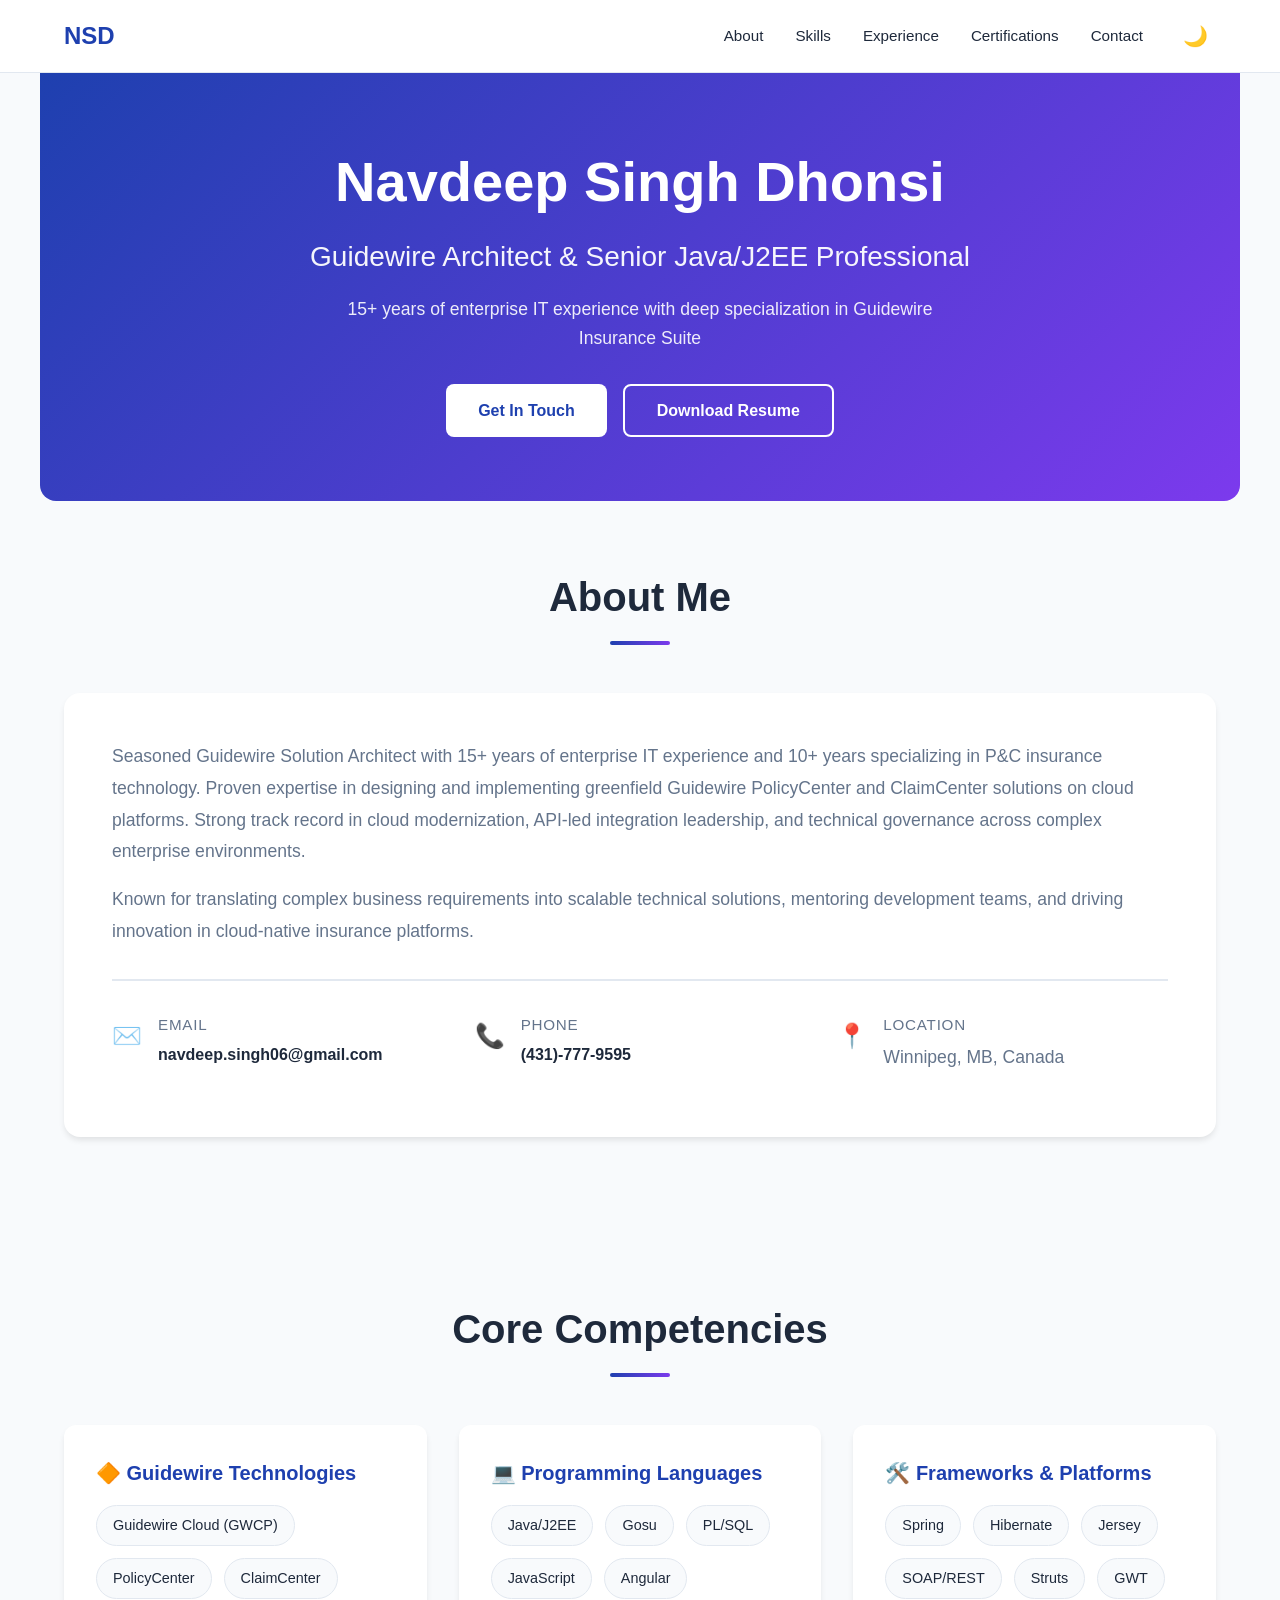
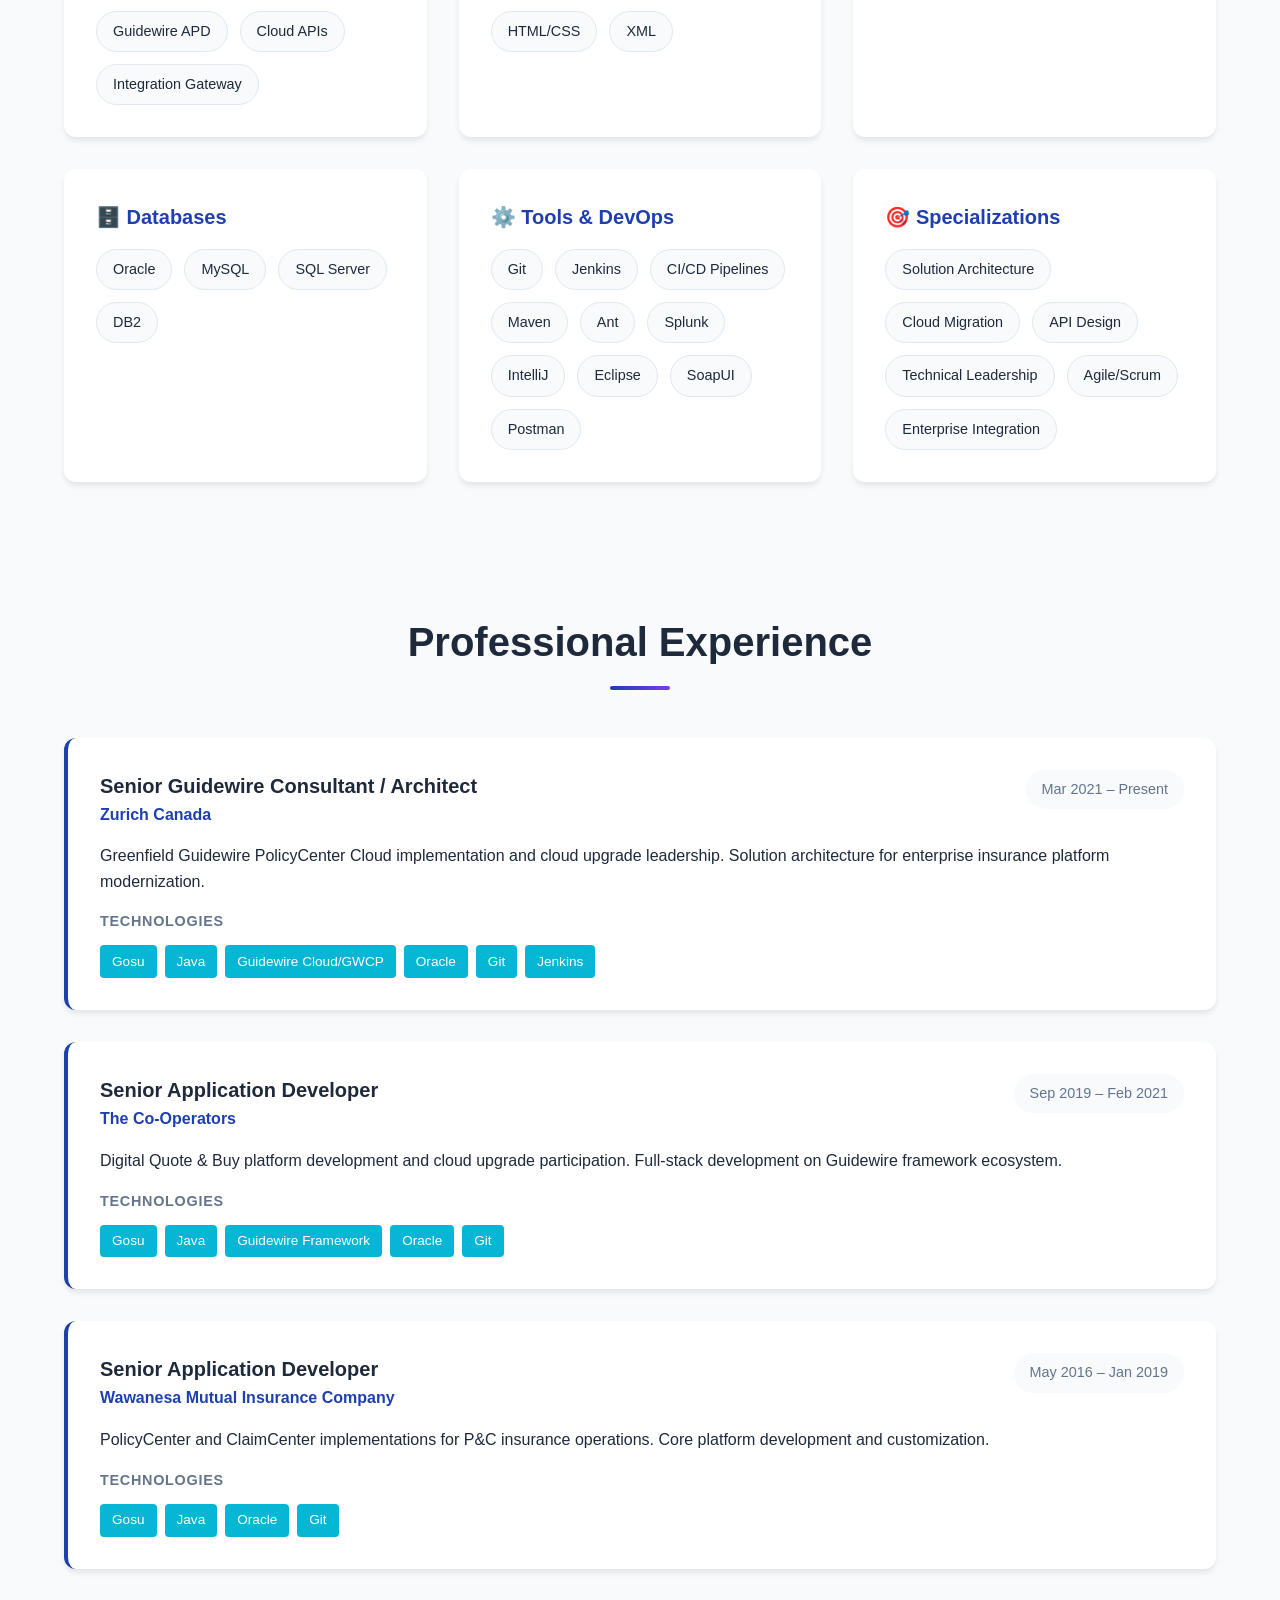
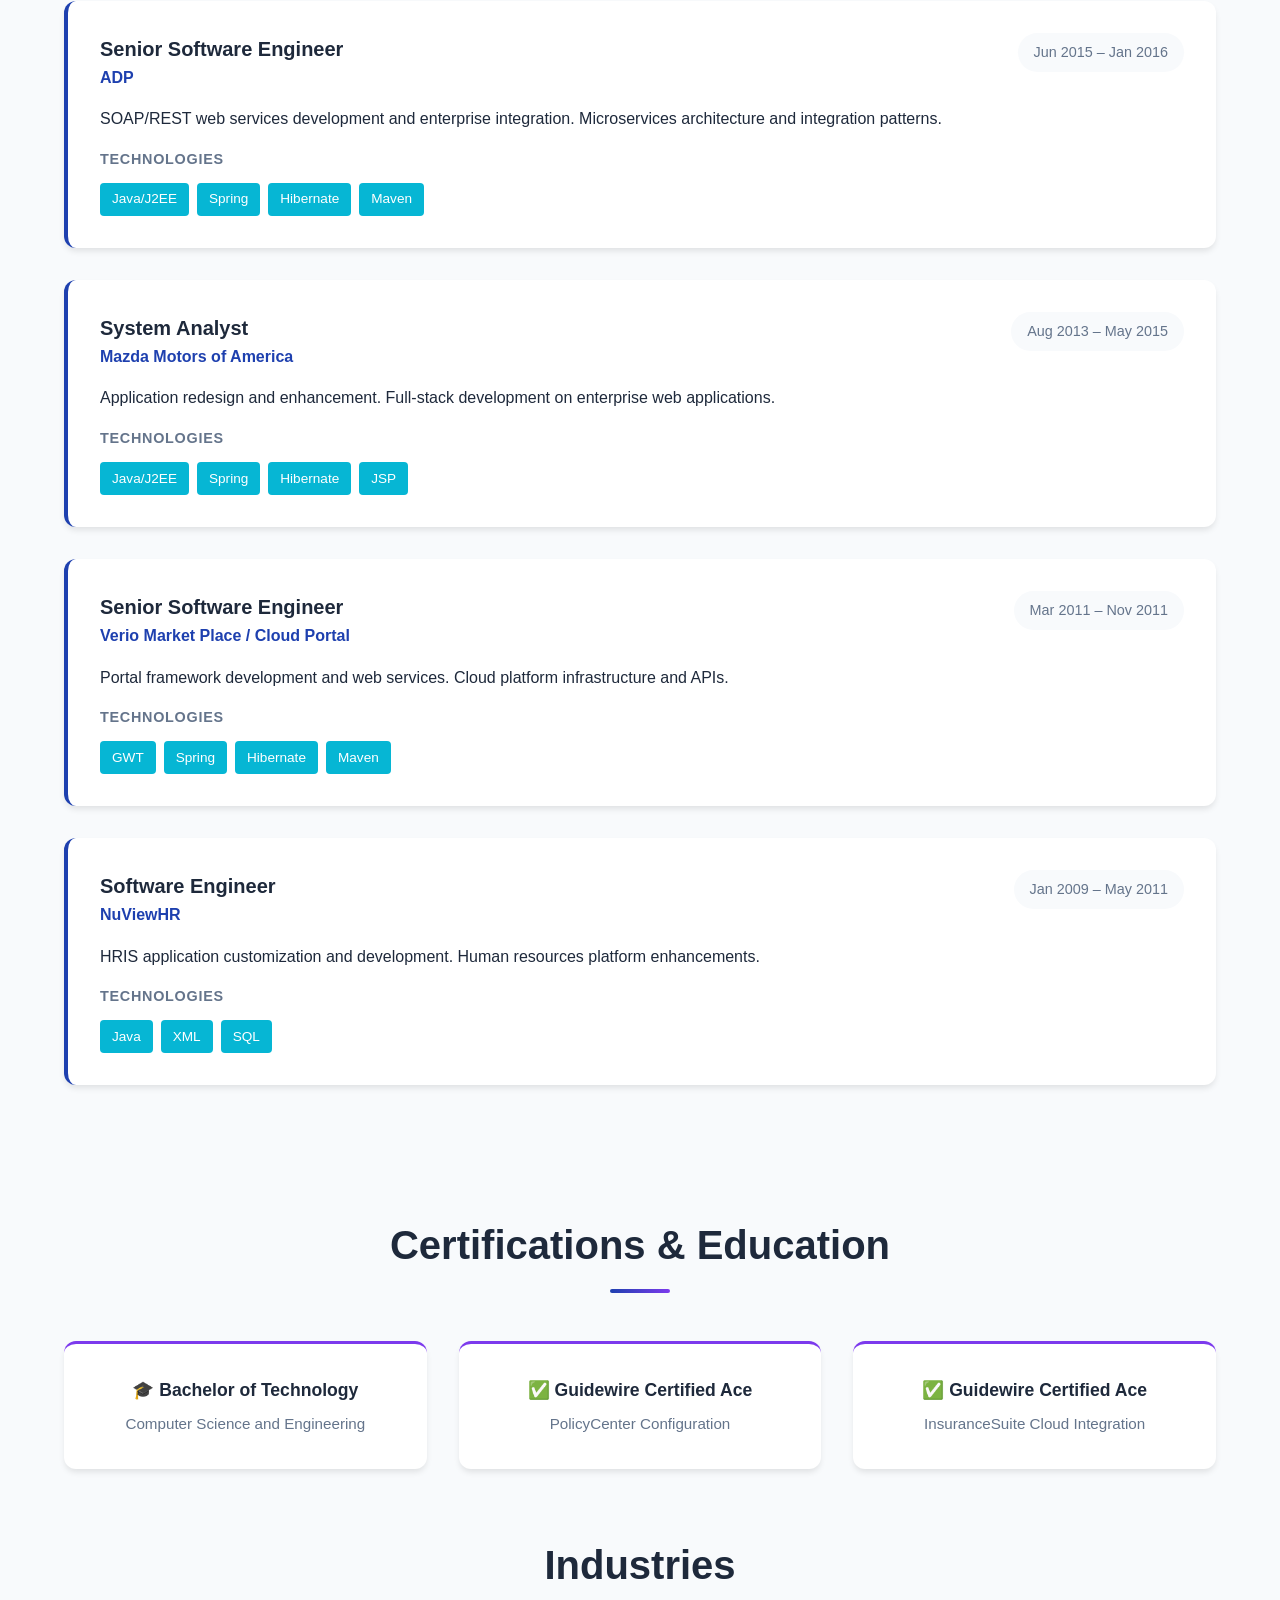
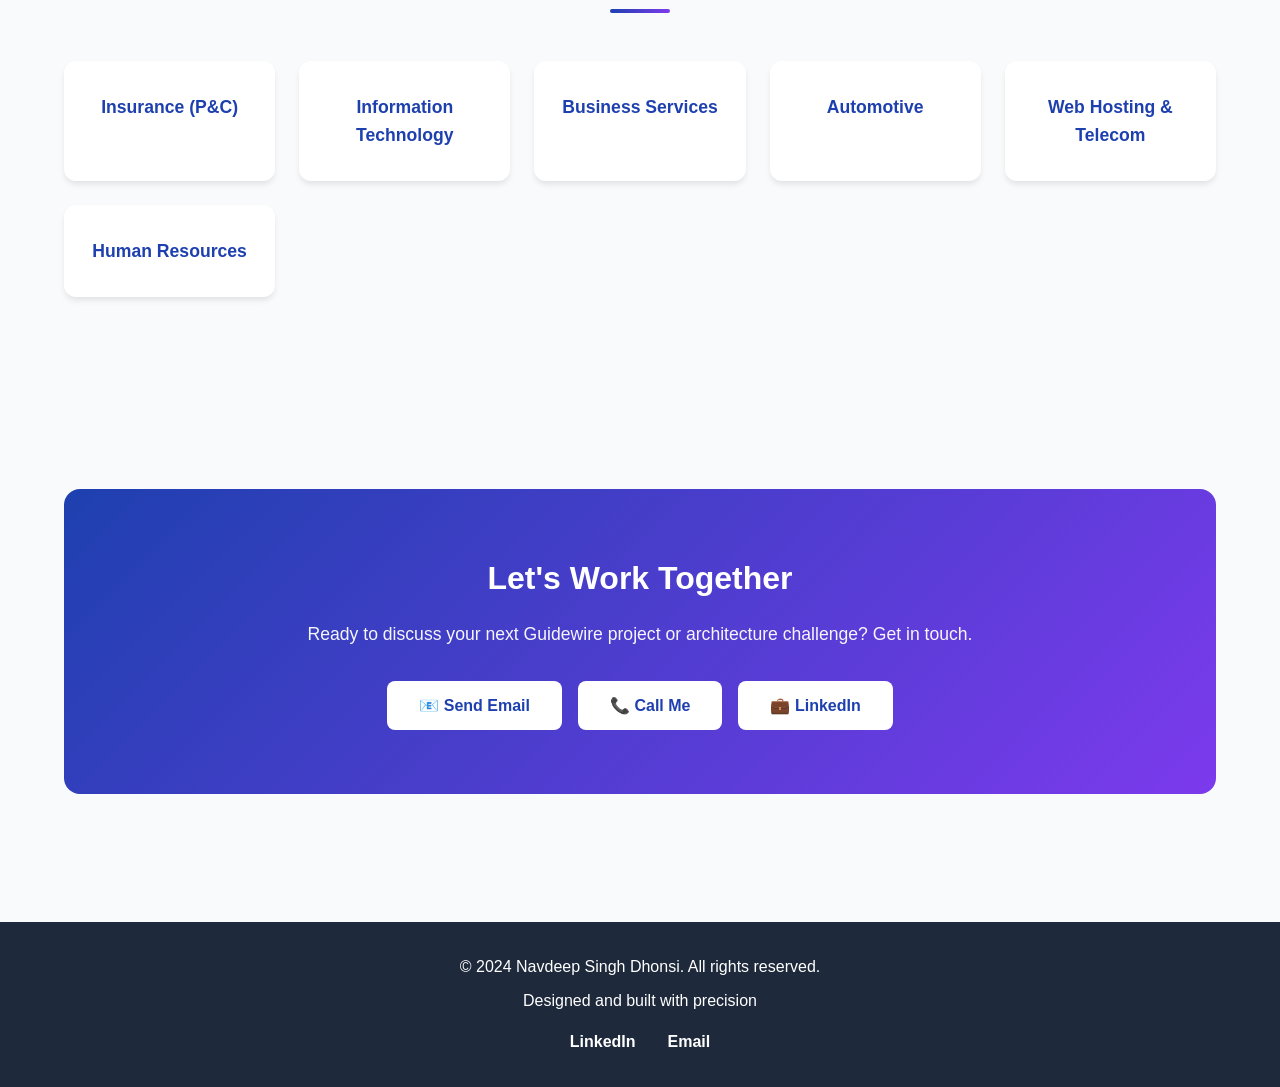
==== index.html @ 95777bb7 "Portfolio Website" ====
<!DOCTYPE html>
<html lang="en">
<head>
    <meta charset="UTF-8">
    <meta name="viewport" content="width=device-width, initial-scale=1.0">
    <meta name="description" content="Navdeep Singh Dhonsi - Guidewire Architect & Senior Java/J2EE Professional with 15+ years of enterprise IT experience">
    <meta name="keywords" content="Guidewire, Architecture, Java, J2EE, Insurance, PolicyCenter, ClaimCenter">
    <meta name="author" content="Navdeep Singh Dhonsi">
    <meta name="theme-color" content="#1e40af">
    <title>Navdeep Singh Dhonsi - Guidewire Architect & Senior Java Developer</title>
    <style>
        :root {
            --primary: #1e40af;
            --primary-dark: #1e3a8a;
            --secondary: #7c3aed;
            --accent: #06b6d4;
            --bg-light: #f8fafc;
            --bg-white: #ffffff;
            --text-dark: #1e293b;
            --text-gray: #64748b;
            --border-light: #e2e8f0;
            --shadow: 0 4px 6px -1px rgba(0, 0, 0, 0.1);
            --transition: all 0.3s ease;
        }

        :root[data-theme="dark"] {
            --bg-light: #0f172a;
            --bg-white: #1e293b;
            --text-dark: #f1f5f9;
            --text-gray: #cbd5e1;
            --border-light: #334155;
            --shadow: 0 4px 6px -1px rgba(0, 0, 0, 0.3);
        }

        * {
            margin: 0;
            padding: 0;
            box-sizing: border-box;
        }

        html {
            scroll-behavior: smooth;
        }

        body {
            font-family: -apple-system, BlinkMacSystemFont, 'Segoe UI', 'Roboto', 'Oxygen', 'Ubuntu', 'Cantarell', sans-serif;
            background-color: var(--bg-light);
            color: var(--text-dark);
            line-height: 1.6;
            transition: var(--transition);
        }

        header {
            position: sticky;
            top: 0;
            background-color: rgba(255, 255, 255, 0.95);
            backdrop-filter: blur(10px);
            border-bottom: 1px solid var(--border-light);
            z-index: 100;
            transition: var(--transition);
        }

        :root[data-theme="dark"] header {
            background-color: rgba(30, 41, 59, 0.95);
        }

        nav {
            max-width: 1200px;
            margin: 0 auto;
            padding: 1rem 1.5rem;
            display: flex;
            justify-content: space-between;
            align-items: center;
        }

        .logo {
            font-size: 1.5rem;
            font-weight: 700;
            color: var(--primary);
            text-decoration: none;
        }

        .nav-menu {
            display: flex;
            gap: 2rem;
            align-items: center;
            list-style: none;
        }

        .nav-menu a {
            color: var(--text-dark);
            text-decoration: none;
            transition: var(--transition);
            font-size: 0.95rem;
        }

        .nav-menu a:hover {
            color: var(--primary);
        }

        .theme-toggle {
            background: none;
            border: none;
            cursor: pointer;
            font-size: 1.25rem;
            padding: 0.5rem;
            transition: var(--transition);
            color: var(--text-dark);
        }

        .theme-toggle:hover {
            color: var(--primary);
        }

        .hero {
            max-width: 1200px;
            margin: 0 auto;
            padding: 4rem 1.5rem;
            text-align: center;
            background: linear-gradient(135deg, var(--primary) 0%, var(--secondary) 100%);
            color: white;
            border-radius: 0 0 1rem 1rem;
        }

        .hero h1 {
            font-size: clamp(2rem, 5vw, 3.5rem);
            margin-bottom: 0.5rem;
            font-weight: 800;
        }

        .hero .title {
            font-size: clamp(1.25rem, 3vw, 1.75rem);
            opacity: 0.95;
            margin-bottom: 1rem;
        }

        .hero .tagline {
            font-size: 1.1rem;
            opacity: 0.9;
            margin-bottom: 2rem;
            max-width: 600px;
            margin-left: auto;
            margin-right: auto;
        }

        .hero-cta {
            display: flex;
            gap: 1rem;
            justify-content: center;
            flex-wrap: wrap;
        }

        .btn {
            padding: 0.75rem 2rem;
            border: none;
            border-radius: 0.5rem;
            font-size: 1rem;
            cursor: pointer;
            transition: var(--transition);
            text-decoration: none;
            display: inline-flex;
            align-items: center;
            gap: 0.5rem;
            font-weight: 600;
        }

        .btn-primary {
            background-color: white;
            color: var(--primary);
        }

        .btn-primary:hover {
            transform: translateY(-2px);
            box-shadow: 0 10px 20px rgba(0, 0, 0, 0.2);
        }

        .btn-secondary {
            background-color: transparent;
            color: white;
            border: 2px solid white;
        }

        .btn-secondary:hover {
            background-color: white;
            color: var(--primary);
        }

        .container {
            max-width: 1200px;
            margin: 0 auto;
            padding: 4rem 1.5rem;
        }

        .section-title {
            font-size: 2.5rem;
            font-weight: 700;
            margin-bottom: 3rem;
            text-align: center;
            color: var(--text-dark);
            position: relative;
            padding-bottom: 1rem;
        }

        .section-title::after {
            content: '';
            position: absolute;
            bottom: 0;
            left: 50%;
            transform: translateX(-50%);
            width: 60px;
            height: 4px;
            background: linear-gradient(90deg, var(--primary), var(--secondary));
            border-radius: 2px;
        }

        .about {
            background-color: var(--bg-white);
            border-radius: 1rem;
            padding: 3rem;
            margin-bottom: 2rem;
            box-shadow: var(--shadow);
        }

        .about p {
            font-size: 1.1rem;
            color: var(--text-gray);
            line-height: 1.8;
            margin-bottom: 1rem;
        }

        .contact-info {
            display: grid;
            grid-template-columns: repeat(auto-fit, minmax(250px, 1fr));
            gap: 2rem;
            margin-top: 2rem;
            padding-top: 2rem;
            border-top: 2px solid var(--border-light);
        }

        .contact-item {
            display: flex;
            align-items: flex-start;
            gap: 1rem;
        }

        .contact-icon {
            font-size: 1.5rem;
            color: var(--primary);
            flex-shrink: 0;
            margin-top: 0.25rem;
        }

        .contact-details h3 {
            font-size: 0.95rem;
            color: var(--text-gray);
            font-weight: 500;
            text-transform: uppercase;
            letter-spacing: 0.05em;
            margin-bottom: 0.25rem;
        }

        .contact-details a {
            color: var(--text-dark);
            text-decoration: none;
            font-weight: 600;
            transition: var(--transition);
        }

        .contact-details a:hover {
            color: var(--primary);
        }

        .competencies {
            display: grid;
            grid-template-columns: repeat(auto-fit, minmax(300px, 1fr));
            gap: 2rem;
        }

        .skill-card {
            background-color: var(--bg-white);
            border-radius: 0.75rem;
            padding: 2rem;
            box-shadow: var(--shadow);
            transition: var(--transition);
        }

        .skill-card:hover {
            transform: translateY(-4px);
            box-shadow: 0 10px 20px rgba(0, 0, 0, 0.15);
        }

        .skill-card h3 {
            font-size: 1.25rem;
            color: var(--primary);
            margin-bottom: 1rem;
            display: flex;
            align-items: center;
            gap: 0.75rem;
        }

        .skill-tags {
            display: flex;
            flex-wrap: wrap;
            gap: 0.75rem;
        }

        .tag {
            background-color: var(--bg-light);
            color: var(--text-dark);
            padding: 0.5rem 1rem;
            border-radius: 2rem;
            font-size: 0.9rem;
            border: 1px solid var(--border-light);
            transition: var(--transition);
        }

        .tag:hover {
            background-color: var(--primary);
            color: white;
            border-color: var(--primary);
        }

        .experience {
            display: grid;
            gap: 2rem;
        }

        .experience-item {
            background-color: var(--bg-white);
            border-radius: 0.75rem;
            padding: 2rem;
            border-left: 4px solid var(--primary);
            box-shadow: var(--shadow);
            transition: var(--transition);
        }

        .experience-item:hover {
            box-shadow: 0 10px 20px rgba(0, 0, 0, 0.1);
        }

        .experience-header {
            display: flex;
            justify-content: space-between;
            align-items: start;
            margin-bottom: 1rem;
            flex-wrap: wrap;
            gap: 1rem;
        }

        .experience-title {
            font-size: 1.25rem;
            font-weight: 700;
            color: var(--text-dark);
        }

        .experience-company {
            font-size: 1rem;
            color: var(--primary);
            font-weight: 600;
        }

        .experience-period {
            background-color: var(--bg-light);
            color: var(--text-gray);
            padding: 0.5rem 1rem;
            border-radius: 2rem;
            font-size: 0.9rem;
            white-space: nowrap;
        }

        .experience-tech {
            margin-top: 1rem;
        }

        .experience-tech h4 {
            font-size: 0.9rem;
            color: var(--text-gray);
            text-transform: uppercase;
            letter-spacing: 0.05em;
            margin-bottom: 0.75rem;
        }

        .tech-list {
            display: flex;
            flex-wrap: wrap;
            gap: 0.5rem;
        }

        .tech-tag {
            background-color: var(--accent);
            color: white;
            padding: 0.35rem 0.75rem;
            border-radius: 0.25rem;
            font-size: 0.85rem;
            font-weight: 500;
        }

        .certifications {
            display: grid;
            grid-template-columns: repeat(auto-fit, minmax(280px, 1fr));
            gap: 2rem;
        }

        .cert-card {
            background-color: var(--bg-white);
            border-radius: 0.75rem;
            padding: 2rem;
            border-top: 3px solid var(--secondary);
            box-shadow: var(--shadow);
            text-align: center;
            transition: var(--transition);
        }

        .cert-card:hover {
            transform: translateY(-4px);
        }

        .cert-card h3 {
            font-size: 1.1rem;
            color: var(--text-dark);
            margin-bottom: 0.5rem;
            font-weight: 700;
        }

        .cert-card p {
            color: var(--text-gray);
            font-size: 0.95rem;
        }

        .industries {
            display: grid;
            grid-template-columns: repeat(auto-fit, minmax(200px, 1fr));
            gap: 1.5rem;
            text-align: center;
        }

        .industry-badge {
            background-color: var(--bg-white);
            padding: 2rem 1.5rem;
            border-radius: 0.75rem;
            box-shadow: var(--shadow);
            transition: var(--transition);
        }

        .industry-badge:hover {
            transform: scale(1.05);
            box-shadow: 0 10px 20px rgba(0, 0, 0, 0.15);
        }

        .industry-badge h3 {
            color: var(--primary);
            font-size: 1.1rem;
            font-weight: 700;
        }

        .contact-section {
            background: linear-gradient(135deg, var(--primary) 0%, var(--secondary) 100%);
            color: white;
            border-radius: 1rem;
            padding: 4rem 2rem;
            text-align: center;
            margin-top: 4rem;
        }

        .contact-section h2 {
            font-size: 2rem;
            margin-bottom: 1rem;
        }

        .contact-section p {
            font-size: 1.1rem;
            opacity: 0.95;
            margin-bottom: 2rem;
        }

        .contact-buttons {
            display: flex;
            gap: 1rem;
            justify-content: center;
            flex-wrap: wrap;
        }

        .contact-btn {
            background-color: white;
            color: var(--primary);
            padding: 0.75rem 2rem;
            border: none;
            border-radius: 0.5rem;
            font-weight: 600;
            cursor: pointer;
            transition: var(--transition);
            text-decoration: none;
            display: inline-flex;
            align-items: center;
            gap: 0.5rem;
        }

        .contact-btn:hover {
            transform: translateY(-2px);
            box-shadow: 0 10px 20px rgba(0, 0, 0, 0.2);
        }

        footer {
            background-color: var(--text-dark);
            color: white;
            text-align: center;
            padding: 2rem 1.5rem;
            margin-top: 4rem;
        }

        footer p {
            margin-bottom: 0.5rem;
        }

        .social-links {
            display: flex;
            justify-content: center;
            gap: 2rem;
            margin-top: 1rem;
        }

        .social-links a {
            color: white;
            text-decoration: none;
            transition: var(--transition);
            font-weight: 600;
        }

        .social-links a:hover {
            color: var(--accent);
        }

        .copy-btn {
            background: none;
            border: none;
            color: var(--primary);
            cursor: pointer;
            font-size: 0.9rem;
            text-decoration: underline;
            transition: var(--transition);
        }

        .copy-btn:hover {
            color: var(--secondary);
        }

        .toast {
            position: fixed;
            bottom: 2rem;
            right: 2rem;
            background-color: var(--primary);
            color: white;
            padding: 1rem 1.5rem;
            border-radius: 0.5rem;
            box-shadow: 0 10px 25px rgba(0, 0, 0, 0.2);
            animation: slideIn 0.3s ease;
            z-index: 200;
        }

        @keyframes slideIn {
            from {
                transform: translateX(400px);
                opacity: 0;
            }
            to {
                transform: translateX(0);
                opacity: 1;
            }
        }

        @keyframes slideOut {
            from {
                transform: translateX(0);
                opacity: 1;
            }
            to {
                transform: translateX(400px);
                opacity: 0;
            }
        }

        .toast.exit {
            animation: slideOut 0.3s ease forwards;
        }

        @media (max-width: 768px) {
            nav {
                padding: 1rem;
            }

            .nav-menu {
                gap: 1rem;
            }

            .nav-menu a {
                font-size: 0.85rem;
            }

            .hero {
                padding: 2.5rem 1rem;
            }

            .hero h1 {
                font-size: 2rem;
            }

            .hero .title {
                font-size: 1.25rem;
            }

            .container {
                padding: 2rem 1rem;
            }

            .section-title {
                font-size: 1.75rem;
                margin-bottom: 2rem;
            }

            .about {
                padding: 1.5rem;
            }

            .skill-card {
                padding: 1.5rem;
            }

            .experience-item {
                padding: 1.5rem;
            }

            .contact-section {
                padding: 2rem 1.5rem;
            }

            .contact-section h2 {
                font-size: 1.5rem;
            }

            .experience-header {
                flex-direction: column;
            }

            .experience-period {
                width: 100%;
            }

            .toast {
                bottom: 1rem;
                right: 1rem;
                left: 1rem;
            }
        }

        @media print {
            header,
            .hero-cta,
            .theme-toggle {
                display: none;
            }

            body {
                background-color: white;
            }

            .container,
            .about {
                box-shadow: none;
                border: none;
            }

            .skill-card,
            .experience-item,
            .cert-card {
                page-break-inside: avoid;
            }
        }

        @media (prefers-reduced-motion: reduce) {
            * {
                animation: none !important;
                transition: none !important;
            }
        }
    </style>
</head>
<body>
    <header>
        <nav>
            <a href="#home" class="logo">NSD</a>
            <ul class="nav-menu">
                <li><a href="#about">About</a></li>
                <li><a href="#skills">Skills</a></li>
                <li><a href="#experience">Experience</a></li>
                <li><a href="#certifications">Certifications</a></li>
                <li><a href="#contact">Contact</a></li>
                <li><button class="theme-toggle" aria-label="Toggle dark mode">🌙</button></li>
            </ul>
        </nav>
    </header>

    <section class="hero" id="home">
        <h1>Navdeep Singh Dhonsi</h1>
        <p class="title">Guidewire Architect & Senior Java/J2EE Professional</p>
        <p class="tagline">15+ years of enterprise IT experience with deep specialization in Guidewire Insurance Suite</p>
        <div class="hero-cta">
            <a href="#contact" class="btn btn-primary">Get In Touch</a>
            <a href="javascript:void(0)" onclick="downloadResume()" class="btn btn-secondary">Download Resume</a>
        </div>
    </section>

    <section class="container" id="about">
        <h2 class="section-title">About Me</h2>
        <div class="about">
            <p>
                Seasoned Guidewire Solution Architect with 15+ years of enterprise IT experience and 10+ years specializing in P&C insurance technology. Proven expertise in designing and implementing greenfield Guidewire PolicyCenter and ClaimCenter solutions on cloud platforms. Strong track record in cloud modernization, API-led integration leadership, and technical governance across complex enterprise environments.
            </p>
            <p>
                Known for translating complex business requirements into scalable technical solutions, mentoring development teams, and driving innovation in cloud-native insurance platforms.
            </p>
            <div class="contact-info">
                <div class="contact-item">
                    <div class="contact-icon">✉️</div>
                    <div class="contact-details">
                        <h3>Email</h3>
                        <a href="javascript:void(0)" onclick="copyToClipboard('navdeep.singh06@gmail.com')">navdeep.singh06@gmail.com</a>
                    </div>
                </div>
                <div class="contact-item">
                    <div class="contact-icon">📞</div>
                    <div class="contact-details">
                        <h3>Phone</h3>
                        <a href="javascript:void(0)" onclick="copyToClipboard('(431)-777-9595')">(431)-777-9595</a>
                    </div>
                </div>
                <div class="contact-item">
                    <div class="contact-icon">📍</div>
                    <div class="contact-details">
                        <h3>Location</h3>
                        <p>Winnipeg, MB, Canada</p>
                    </div>
                </div>
            </div>
        </div>
    </section>

    <section class="container" id="skills">
        <h2 class="section-title">Core Competencies</h2>
        <div class="competencies">
            <div class="skill-card">
                <h3>🔶 Guidewire Technologies</h3>
                <div class="skill-tags">
                    <span class="tag">Guidewire Cloud (GWCP)</span>
                    <span class="tag">PolicyCenter</span>
                    <span class="tag">ClaimCenter</span>
                    <span class="tag">Guidewire APD</span>
                    <span class="tag">Cloud APIs</span>
                    <span class="tag">Integration Gateway</span>
                </div>
            </div>

            <div class="skill-card">
                <h3>💻 Programming Languages</h3>
                <div class="skill-tags">
                    <span class="tag">Java/J2EE</span>
                    <span class="tag">Gosu</span>
                    <span class="tag">PL/SQL</span>
                    <span class="tag">JavaScript</span>
                    <span class="tag">Angular</span>
                    <span class="tag">HTML/CSS</span>
                    <span class="tag">XML</span>
                </div>
            </div>

            <div class="skill-card">
                <h3>🛠️ Frameworks & Platforms</h3>
                <div class="skill-tags">
                    <span class="tag">Spring</span>
                    <span class="tag">Hibernate</span>
                    <span class="tag">Jersey</span>
                    <span class="tag">SOAP/REST</span>
                    <span class="tag">Struts</span>
                    <span class="tag">GWT</span>
                </div>
            </div>

            <div class="skill-card">
                <h3>🗄️ Databases</h3>
                <div class="skill-tags">
                    <span class="tag">Oracle</span>
                    <span class="tag">MySQL</span>
                    <span class="tag">SQL Server</span>
                    <span class="tag">DB2</span>
                </div>
            </div>

            <div class="skill-card">
                <h3>⚙️ Tools & DevOps</h3>
                <div class="skill-tags">
                    <span class="tag">Git</span>
                    <span class="tag">Jenkins</span>
                    <span class="tag">CI/CD Pipelines</span>
                    <span class="tag">Maven</span>
                    <span class="tag">Ant</span>
                    <span class="tag">Splunk</span>
                    <span class="tag">IntelliJ</span>
                    <span class="tag">Eclipse</span>
                    <span class="tag">SoapUI</span>
                    <span class="tag">Postman</span>
                </div>
            </div>

            <div class="skill-card">
                <h3>🎯 Specializations</h3>
                <div class="skill-tags">
                    <span class="tag">Solution Architecture</span>
                    <span class="tag">Cloud Migration</span>
                    <span class="tag">API Design</span>
                    <span class="tag">Technical Leadership</span>
                    <span class="tag">Agile/Scrum</span>
                    <span class="tag">Enterprise Integration</span>
                </div>
            </div>
        </div>
    </section>

    <section class="container" id="experience">
        <h2 class="section-title">Professional Experience</h2>
        <div class="experience">
            <div class="experience-item">
                <div class="experience-header">
                    <div>
                        <div class="experience-title">Senior Guidewire Consultant / Architect</div>
                        <div class="experience-company">Zurich Canada</div>
                    </div>
                    <span class="experience-period">Mar 2021 – Present</span>
                </div>
                <p>Greenfield Guidewire PolicyCenter Cloud implementation and cloud upgrade leadership. Solution architecture for enterprise insurance platform modernization.</p>
                <div class="experience-tech">
                    <h4>Technologies</h4>
                    <div class="tech-list">
                        <span class="tech-tag">Gosu</span>
                        <span class="tech-tag">Java</span>
                        <span class="tech-tag">Guidewire Cloud/GWCP</span>
                        <span class="tech-tag">Oracle</span>
                        <span class="tech-tag">Git</span>
                        <span class="tech-tag">Jenkins</span>
                    </div>
                </div>
            </div>

            <div class="experience-item">
                <div class="experience-header">
                    <div>
                        <div class="experience-title">Senior Application Developer</div>
                        <div class="experience-company">The Co-Operators</div>
                    </div>
                    <span class="experience-period">Sep 2019 – Feb 2021</span>
                </div>
                <p>Digital Quote & Buy platform development and cloud upgrade participation. Full-stack development on Guidewire framework ecosystem.</p>
                <div class="experience-tech">
                    <h4>Technologies</h4>
                    <div class="tech-list">
                        <span class="tech-tag">Gosu</span>
                        <span class="tech-tag">Java</span>
                        <span class="tech-tag">Guidewire Framework</span>
                        <span class="tech-tag">Oracle</span>
                        <span class="tech-tag">Git</span>
                    </div>
                </div>
            </div>

            <div class="experience-item">
                <div class="experience-header">
                    <div>
                        <div class="experience-title">Senior Application Developer</div>
                        <div class="experience-company">Wawanesa Mutual Insurance Company</div>
                    </div>
                    <span class="experience-period">May 2016 – Jan 2019</span>
                </div>
                <p>PolicyCenter and ClaimCenter implementations for P&C insurance operations. Core platform development and customization.</p>
                <div class="experience-tech">
                    <h4>Technologies</h4>
                    <div class="tech-list">
                        <span class="tech-tag">Gosu</span>
                        <span class="tech-tag">Java</span>
                        <span class="tech-tag">Oracle</span>
                        <span class="tech-tag">Git</span>
                    </div>
                </div>
            </div>

            <div class="experience-item">
                <div class="experience-header">
                    <div>
                        <div class="experience-title">Senior Software Engineer</div>
                        <div class="experience-company">ADP</div>
                    </div>
                    <span class="experience-period">Jun 2015 – Jan 2016</span>
                </div>
                <p>SOAP/REST web services development and enterprise integration. Microservices architecture and integration patterns.</p>
                <div class="experience-tech">
                    <h4>Technologies</h4>
                    <div class="tech-list">
                        <span class="tech-tag">Java/J2EE</span>
                        <span class="tech-tag">Spring</span>
                        <span class="tech-tag">Hibernate</span>
                        <span class="tech-tag">Maven</span>
                    </div>
                </div>
            </div>

            <div class="experience-item">
                <div class="experience-header">
                    <div>
                        <div class="experience-title">System Analyst</div>
                        <div class="experience-company">Mazda Motors of America</div>
                    </div>
                    <span class="experience-period">Aug 2013 – May 2015</span>
                </div>
                <p>Application redesign and enhancement. Full-stack development on enterprise web applications.</p>
                <div class="experience-tech">
                    <h4>Technologies</h4>
                    <div class="tech-list">
                        <span class="tech-tag">Java/J2EE</span>
                        <span class="tech-tag">Spring</span>
                        <span class="tech-tag">Hibernate</span>
                        <span class="tech-tag">JSP</span>
                    </div>
                </div>
            </div>

            <div class="experience-item">
                <div class="experience-header">
                    <div>
                        <div class="experience-title">Senior Software Engineer</div>
                        <div class="experience-company">Verio Market Place / Cloud Portal</div>
                    </div>
                    <span class="experience-period">Mar 2011 – Nov 2011</span>
                </div>
                <p>Portal framework development and web services. Cloud platform infrastructure and APIs.</p>
                <div class="experience-tech">
                    <h4>Technologies</h4>
                    <div class="tech-list">
                        <span class="tech-tag">GWT</span>
                        <span class="tech-tag">Spring</span>
                        <span class="tech-tag">Hibernate</span>
                        <span class="tech-tag">Maven</span>
                    </div>
                </div>
            </div>

            <div class="experience-item">
                <div class="experience-header">
                    <div>
                        <div class="experience-title">Software Engineer</div>
                        <div class="experience-company">NuViewHR</div>
                    </div>
                    <span class="experience-period">Jan 2009 – May 2011</span>
                </div>
                <p>HRIS application customization and development. Human resources platform enhancements.</p>
                <div class="experience-tech">
                    <h4>Technologies</h4>
                    <div class="tech-list">
                        <span class="tech-tag">Java</span>
                        <span class="tech-tag">XML</span>
                        <span class="tech-tag">SQL</span>
                    </div>
                </div>
            </div>
        </div>
    </section>

    <section class="container" id="certifications">
        <h2 class="section-title">Certifications & Education</h2>
        <div class="certifications">
            <div class="cert-card">
                <h3>🎓 Bachelor of Technology</h3>
                <p>Computer Science and Engineering</p>
            </div>
            <div class="cert-card">
                <h3>✅ Guidewire Certified Ace</h3>
                <p>PolicyCenter Configuration</p>
            </div>
            <div class="cert-card">
                <h3>✅ Guidewire Certified Ace</h3>
                <p>InsuranceSuite Cloud Integration</p>
            </div>
        </div>

        <h2 class="section-title" style="margin-top: 4rem;">Industries</h2>
        <div class="industries">
            <div class="industry-badge">
                <h3>Insurance (P&C)</h3>
            </div>
            <div class="industry-badge">
                <h3>Information Technology</h3>
            </div>
            <div class="industry-badge">
                <h3>Business Services</h3>
            </div>
            <div class="industry-badge">
                <h3>Automotive</h3>
            </div>
            <div class="industry-badge">
                <h3>Web Hosting & Telecom</h3>
            </div>
            <div class="industry-badge">
                <h3>Human Resources</h3>
            </div>
        </div>
    </section>

    <section class="container">
        <div class="contact-section" id="contact">
            <h2>Let's Work Together</h2>
            <p>Ready to discuss your next Guidewire project or architecture challenge? Get in touch.</p>
            <div class="contact-buttons">
                <a href="mailto:navdeep.singh06@gmail.com" class="contact-btn">📧 Send Email</a>
                <a href="tel:+14317779595" class="contact-btn">📞 Call Me</a>
                <a href="https://www.linkedin.com/in/navdeepsinghdhonsi" target="_blank" rel="noopener noreferrer" class="contact-btn">💼 LinkedIn</a>
            </div>
        </div>
    </section>

    <footer>
        <p>&copy; 2024 Navdeep Singh Dhonsi. All rights reserved.</p>
        <p>Designed and built with precision</p>
        <div class="social-links">
            <a href="https://www.linkedin.com/in/navdeepsinghdhonsi" target="_blank" rel="noopener noreferrer">LinkedIn</a>
            <a href="mailto:navdeep.singh06@gmail.com">Email</a>
        </div>
    </footer>

    <script>
        // Theme toggle
        const themeToggle = document.querySelector('.theme-toggle');
        const htmlElement = document.documentElement;

        const savedTheme = localStorage.getItem('theme') || 'light';
        htmlElement.setAttribute('data-theme', savedTheme);
        updateThemeIcon(savedTheme);

        themeToggle.addEventListener('click', () => {
            const currentTheme = htmlElement.getAttribute('data-theme');
            const newTheme = currentTheme === 'light' ? 'dark' : 'light';
            htmlElement.setAttribute('data-theme', newTheme);
            localStorage.setItem('theme', newTheme);
            updateThemeIcon(newTheme);
        });

        function updateThemeIcon(theme) {
            themeToggle.textContent = theme === 'light' ? '🌙' : '☀️';
        }

        // Copy to clipboard
        function copyToClipboard(text) {
            navigator.clipboard.writeText(text).then(() => {
                showToast(`Copied: ${text}`);
            }).catch(() => {
                showToast('Failed to copy');
            });
        }

        // Toast notification
        function showToast(message) {
            const toast = document.createElement('div');
            toast.className = 'toast';
            toast.textContent = message;
            document.body.appendChild(toast);

            setTimeout(() => {
                toast.classList.add('exit');
                setTimeout(() => toast.remove(), 300);
            }, 2000);
        }

        // Download resume
        function downloadResume() {
            showToast('Resume download feature - customize with your actual resume file');
            // Uncomment and update path when you have a resume file
            // const link = document.createElement('a');
            // link.href = 'resume.pdf';
            // link.download = 'Navdeep_Singh_Dhonsi_Resume.pdf';
            // link.click();
        }

        // Smooth scroll
        document.querySelectorAll('a[href^="#"]').forEach(anchor => {
            anchor.addEventListener('click', function (e) {
                const href = this.getAttribute('href');
                if (href !== '#' && document.querySelector(href)) {
                    e.preventDefault();
                    document.querySelector(href).scrollIntoView({
                        behavior: 'smooth'
                    });
                }
            });
        });

        // Intersection Observer for animations
        const observerOptions = {
            threshold: 0.1,
            rootMargin: '0px 0px -100px 0px'
        };

        const observer = new IntersectionObserver((entries) => {
            entries.forEach(entry => {
                if (entry.isIntersecting) {
                    entry.target.style.opacity = '1';
                    entry.target.style.transform = 'translateY(0)';
                }
            });
        }, observerOptions);

        document.querySelectorAll('.skill-card, .experience-item, .cert-card').forEach(el => {
            el.style.opacity = '0';
            el.style.transform = 'translateY(10px)';
            el.style.transition = 'opacity 0.3s ease, transform 0.3s ease';
            observer.observe(el);
        });
    </script>
</body>
</html>
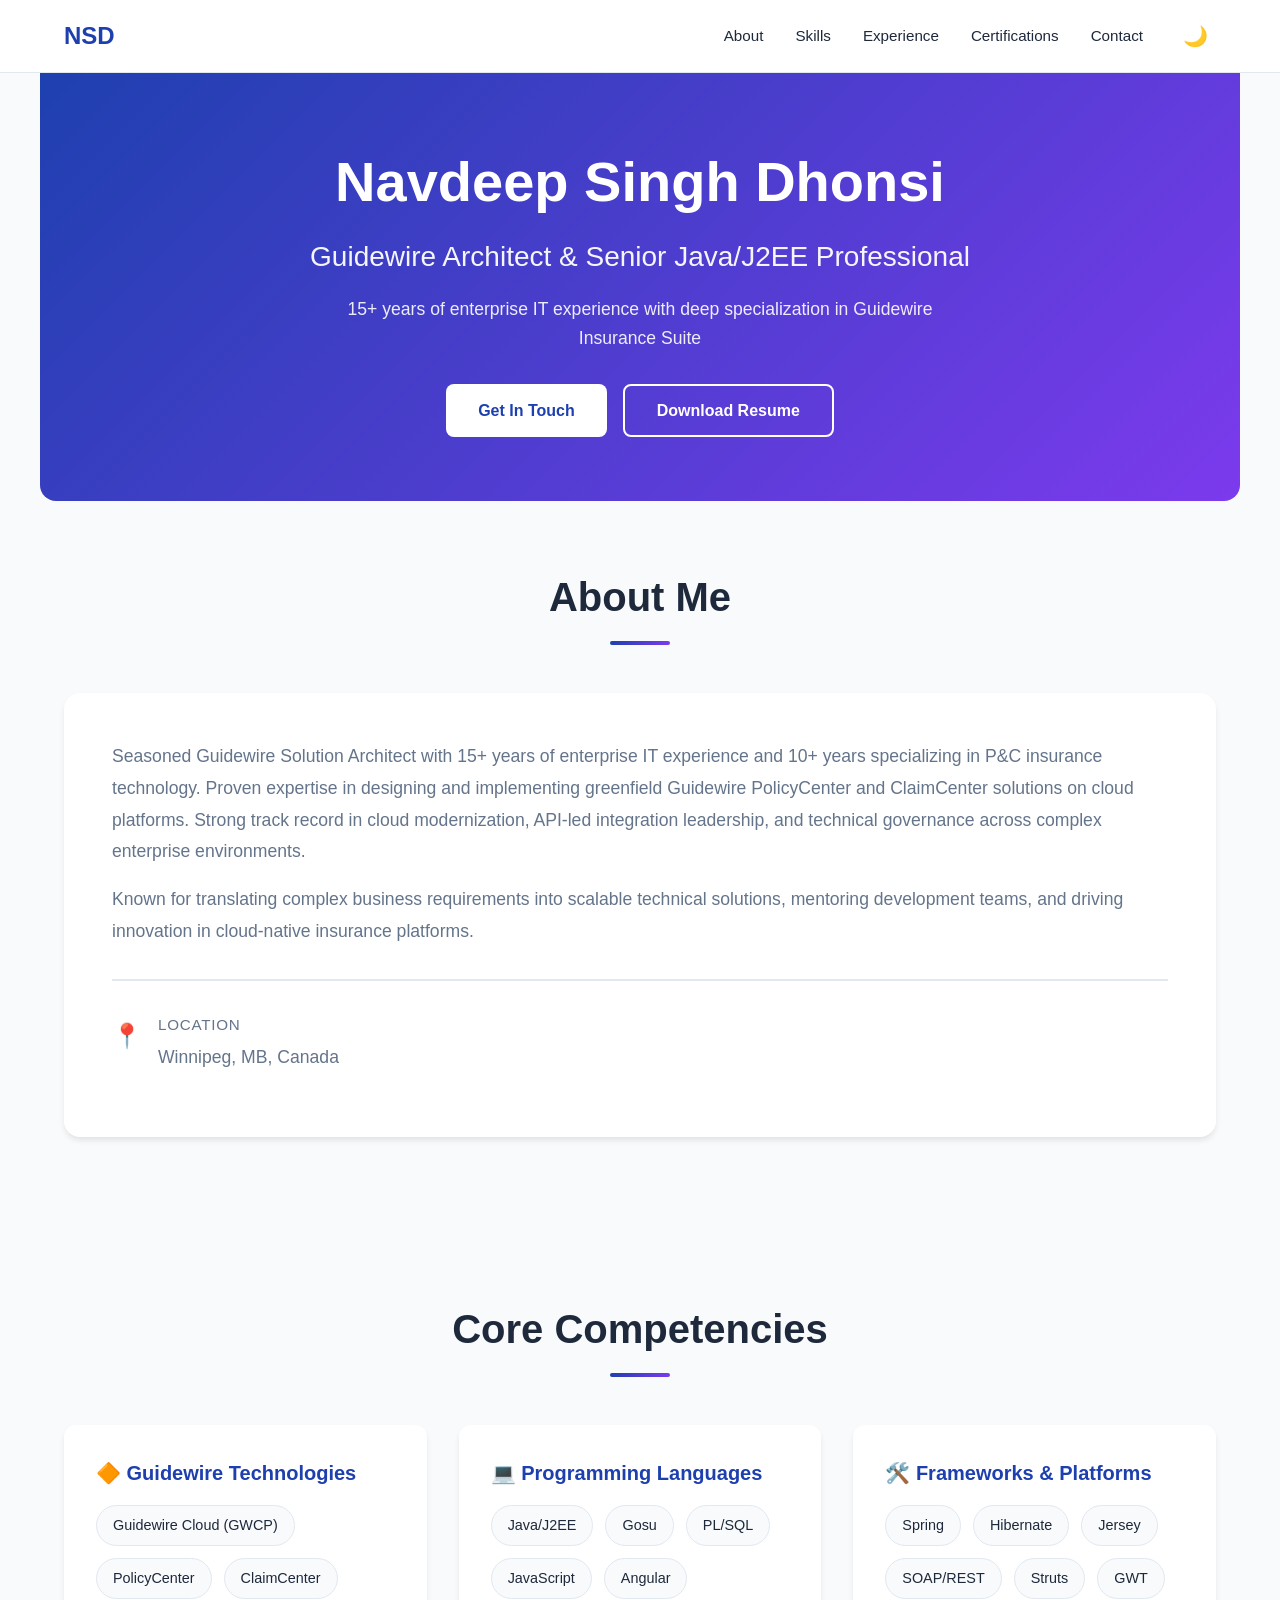
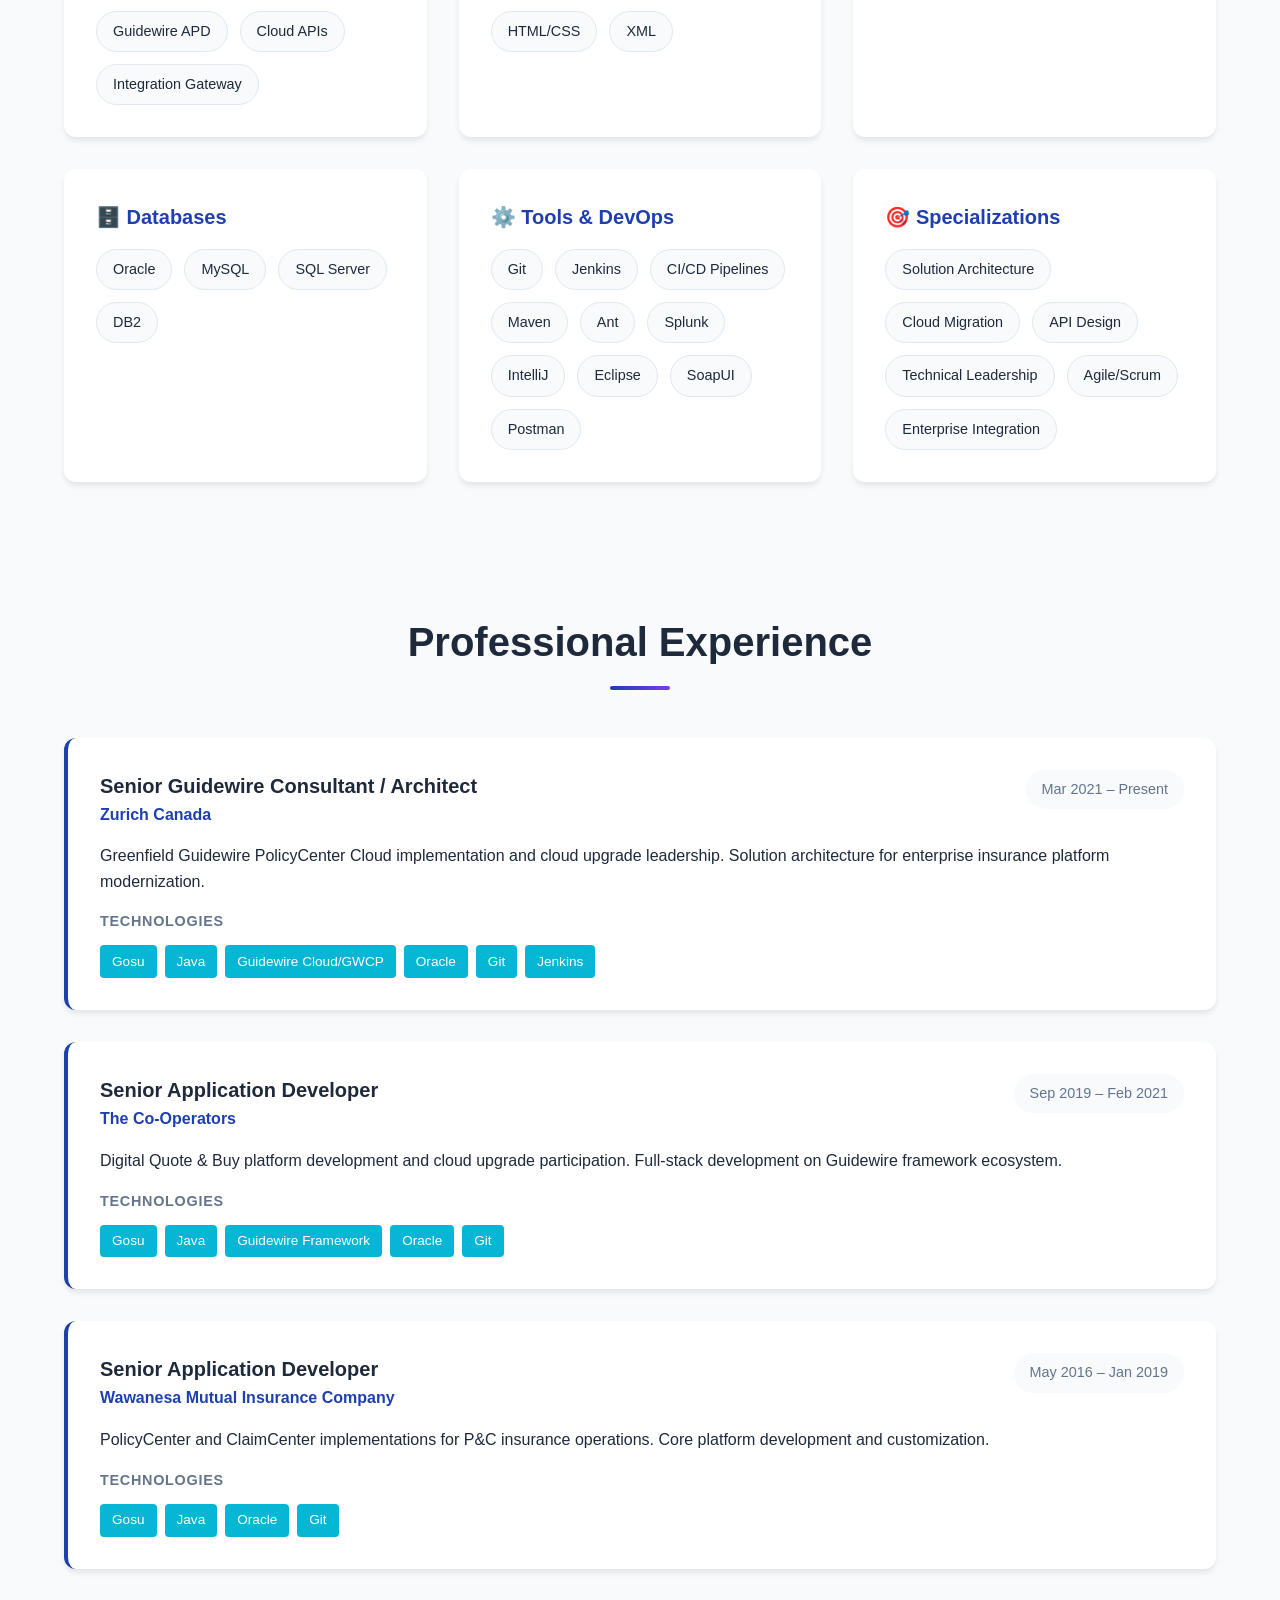
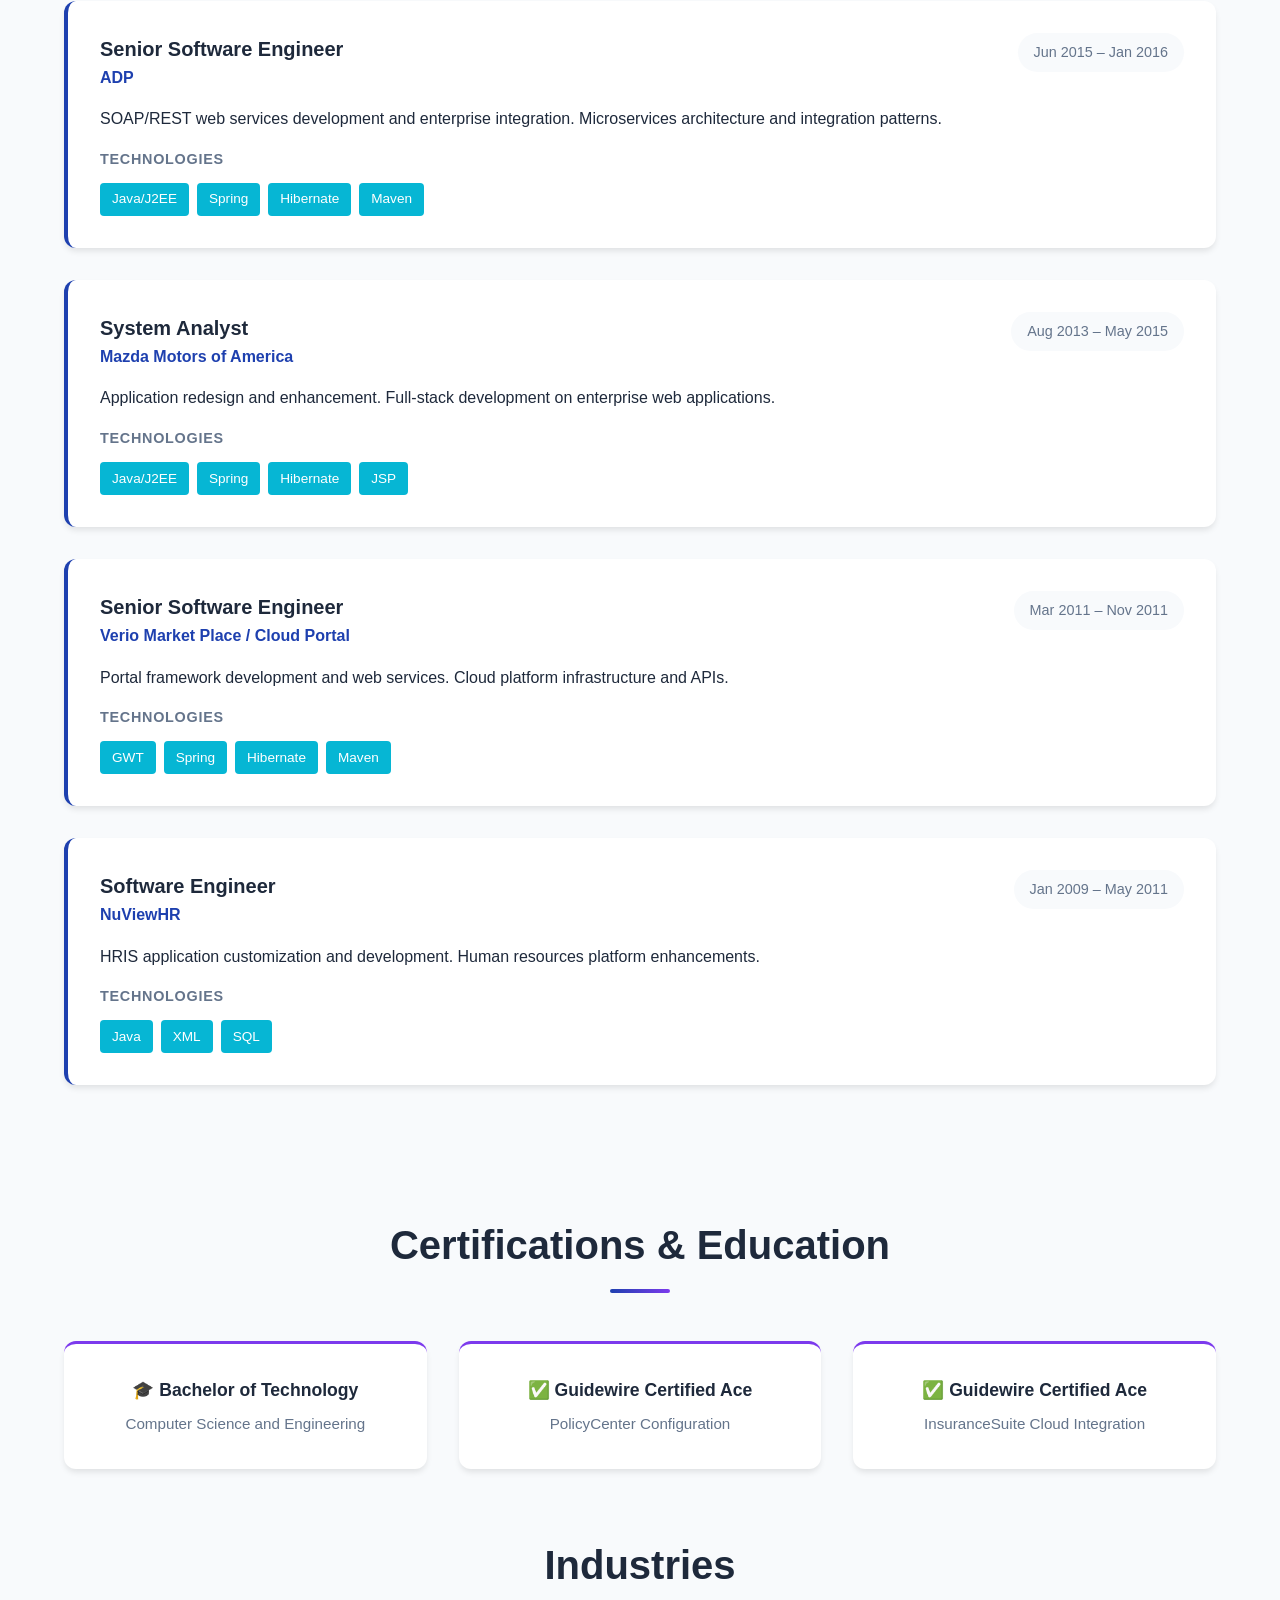
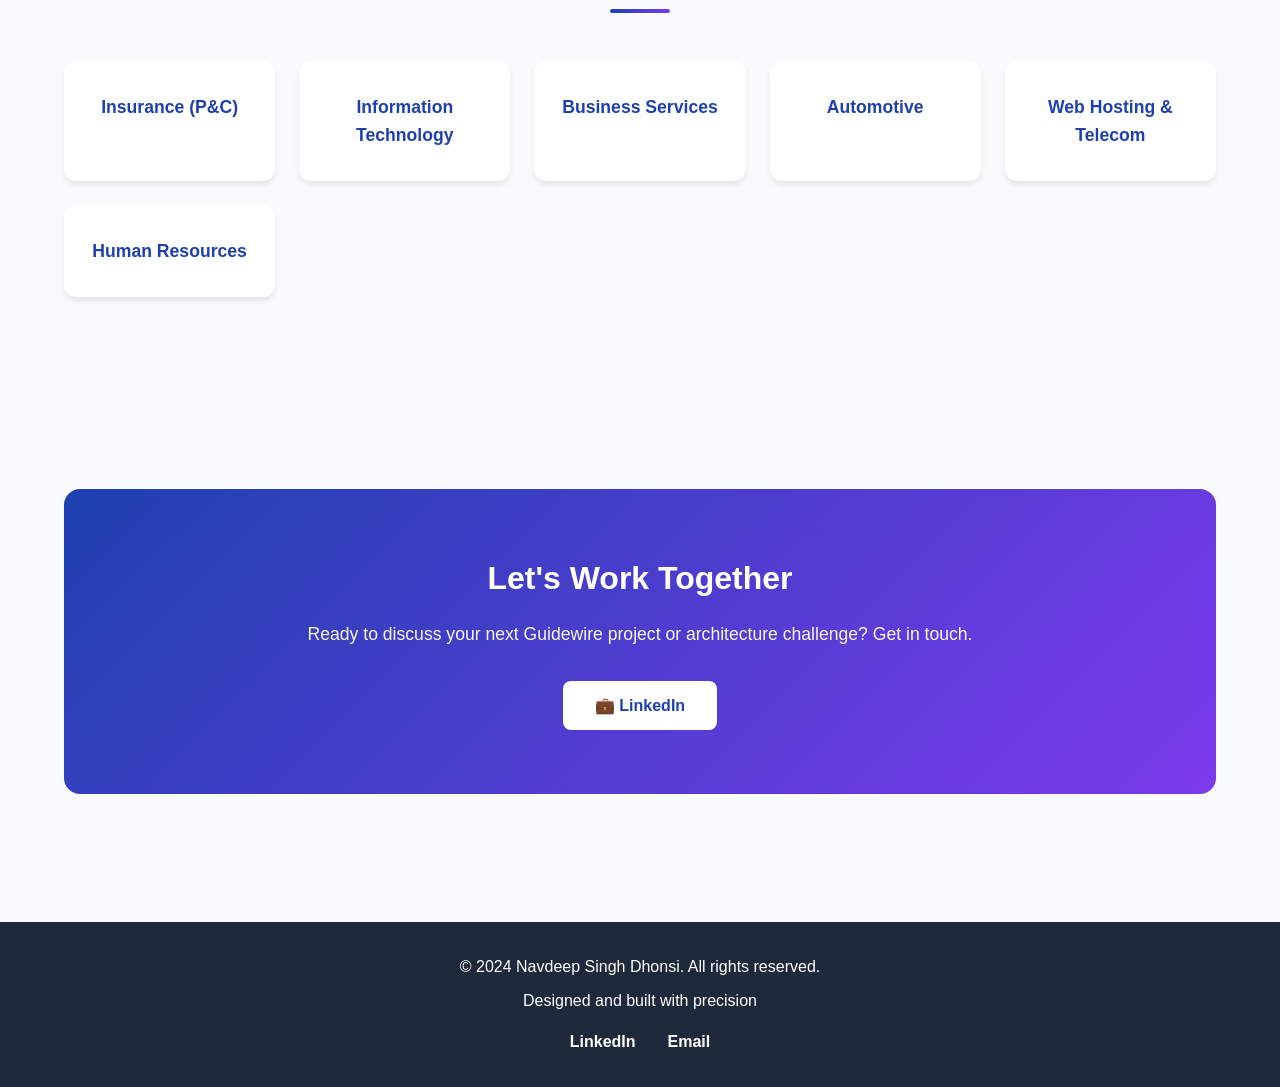
==== commit 933c6b97: "remove phone and eamil" ====
--- a/index.html
+++ b/index.html
@@ -3,7 +3,7 @@
 <head>
     <meta charset="UTF-8">
     <meta name="viewport" content="width=device-width, initial-scale=1.0">
-    <meta name="description" content="Navdeep Singh Dhonsi - Guidewire Architect & Senior Java/J2EE Professional with 15+ years of enterprise IT experience">
+    <meta name="description" content="Navdeep Singh Dhonsi - Guidewire Architect & Senior Java/J2EE Professional with 15+ years of enterprise IT experience. Portfolio showcasing expertise in PolicyCenter, ClaimCenter, and cloud modernization.">
     <meta name="keywords" content="Guidewire, Architecture, Java, J2EE, Insurance, PolicyCenter, ClaimCenter">
     <meta name="author" content="Navdeep Singh Dhonsi">
     <meta name="theme-color" content="#1e40af">
@@ -720,20 +720,6 @@
             </p>
             <div class="contact-info">
                 <div class="contact-item">
-                    <div class="contact-icon">✉️</div>
-                    <div class="contact-details">
-                        <h3>Email</h3>
-                        <a href="javascript:void(0)" onclick="copyToClipboard('navdeep.singh06@gmail.com')">navdeep.singh06@gmail.com</a>
-                    </div>
-                </div>
-                <div class="contact-item">
-                    <div class="contact-icon">📞</div>
-                    <div class="contact-details">
-                        <h3>Phone</h3>
-                        <a href="javascript:void(0)" onclick="copyToClipboard('(431)-777-9595')">(431)-777-9595</a>
-                    </div>
-                </div>
-                <div class="contact-item">
                     <div class="contact-icon">📍</div>
                     <div class="contact-details">
                         <h3>Location</h3>
@@ -1016,8 +1002,6 @@
             <h2>Let's Work Together</h2>
             <p>Ready to discuss your next Guidewire project or architecture challenge? Get in touch.</p>
             <div class="contact-buttons">
-                <a href="mailto:navdeep.singh06@gmail.com" class="contact-btn">📧 Send Email</a>
-                <a href="tel:+14317779595" class="contact-btn">📞 Call Me</a>
                 <a href="https://www.linkedin.com/in/navdeepsinghdhonsi" target="_blank" rel="noopener noreferrer" class="contact-btn">💼 LinkedIn</a>
             </div>
         </div>
